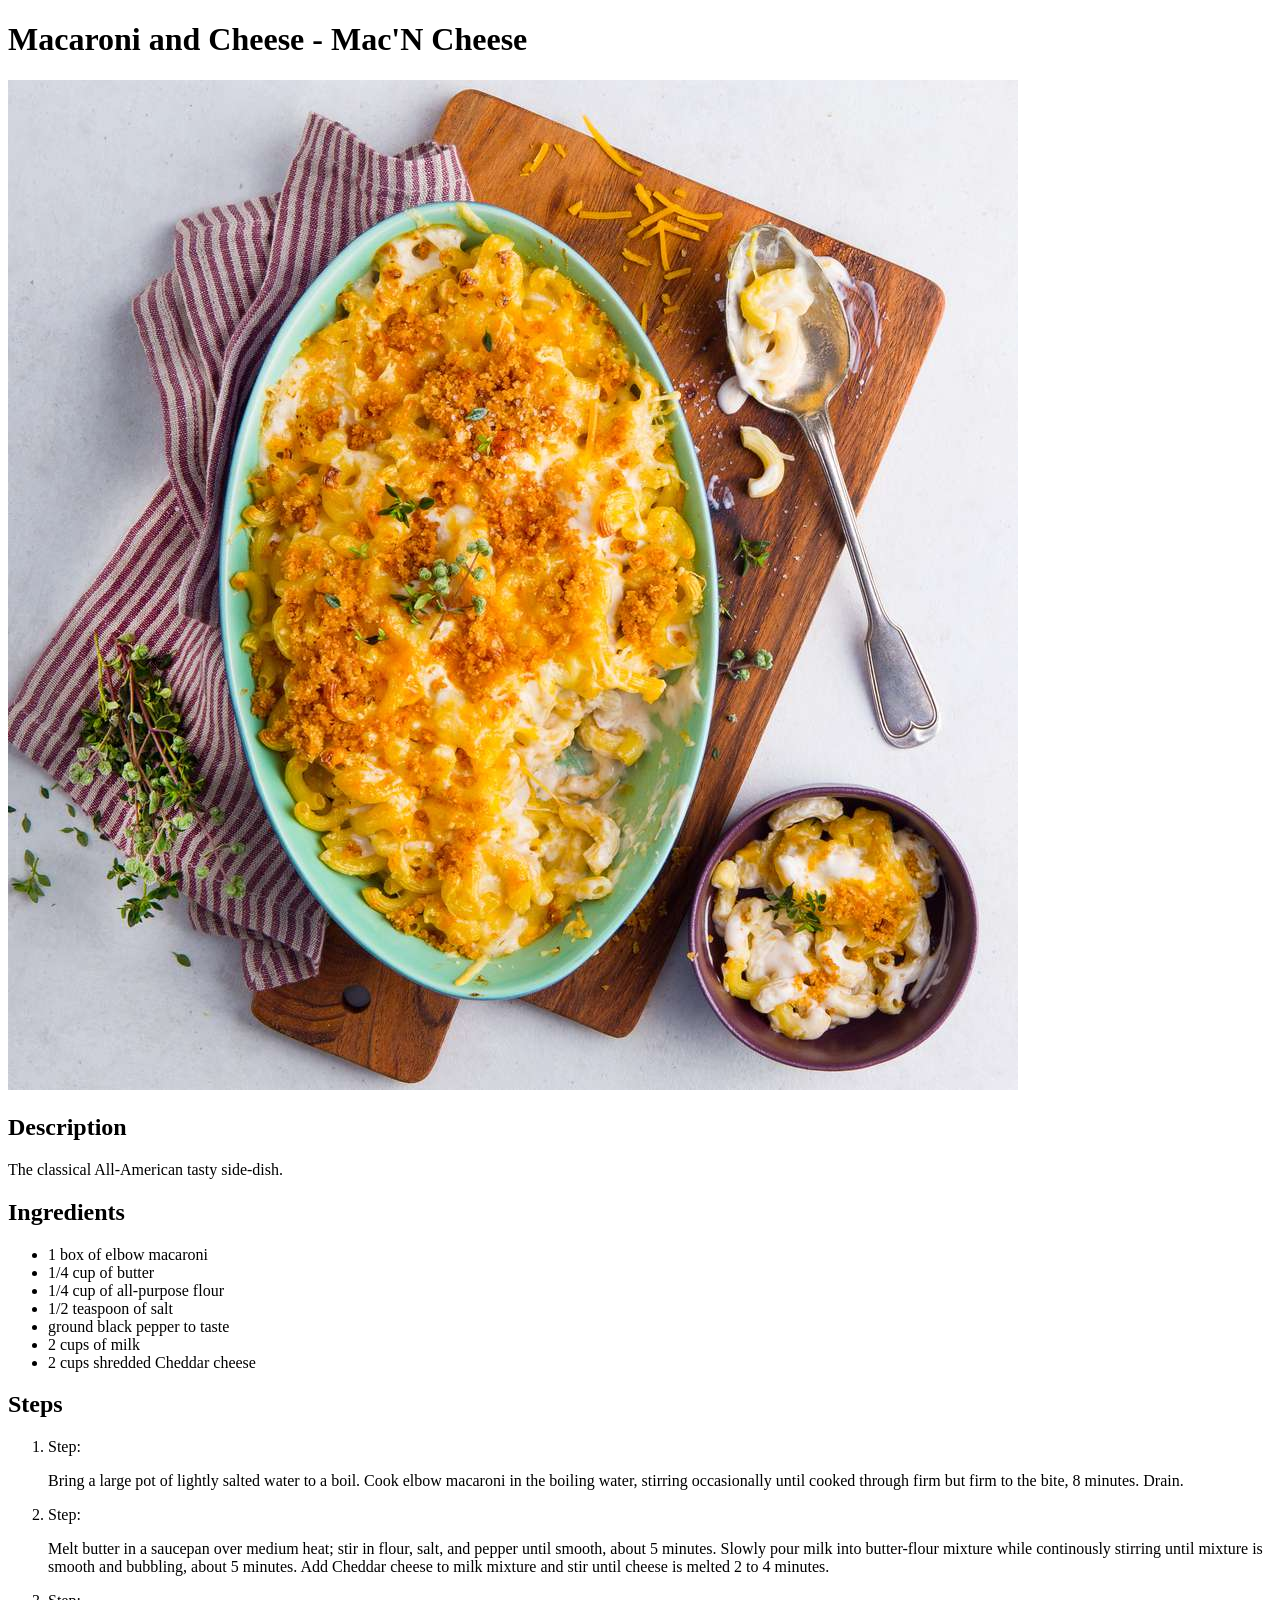
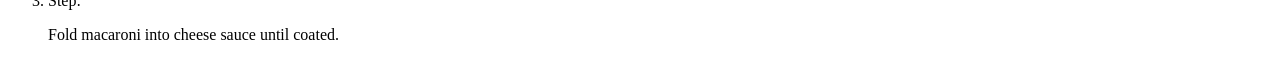
==== recipes/macncheese.html @ af1c2f2c "Pictures added to repo. Mac'N Cheese recipe added and finished." ====
<!DOCTYPE html>
<html>
    <head>
        <meta charset="utf-8">
        <title>Mac'N Cheese</title>
    </head>
    <body>
        <h1>Macaroni and Cheese - Mac'N Cheese</h1>
        <img src="../img/macncheese.jpg" alt="Picture of Macaroni and Cheese">

        <h2>Description</h2>
        <p>The classical All-American tasty side-dish.</p>

        <h2>Ingredients</h2>
        <ul>
            <li>1 box of elbow macaroni</li>
            <li>1/4 cup of butter</li>
            <li>1/4 cup of all-purpose flour</li>
            <li>1/2 teaspoon of salt</li>
            <li>ground black pepper to taste</li>
            <li>2 cups of milk</li>
            <li>2 cups shredded Cheddar cheese</li>
        </ul>

        <h2>Steps</h2>
        <ol>
            <li>
                <p>Step:</p>
                <p>Bring a large pot of lightly salted water to a boil. Cook elbow macaroni in the boiling water, stirring occasionally until cooked through firm
                    but firm to the bite, 8 minutes. Drain.
                </p>
            </li>
            <li>
                <p>Step:</p>
                <p>Melt butter in a saucepan over medium heat; stir in flour, salt, and pepper until smooth, about 5 minutes. Slowly pour milk into butter-flour mixture while continously stirring until mixture is smooth and bubbling, about 5 minutes. Add Cheddar cheese to milk mixture and stir until cheese is melted 2 to 4 minutes.
                </p>
            </li>
            <lI>
                <p>Step:</p>
                <p>Fold macaroni into cheese sauce until coated.</p>
            </lI>
        </ol>
    </body>
</html>
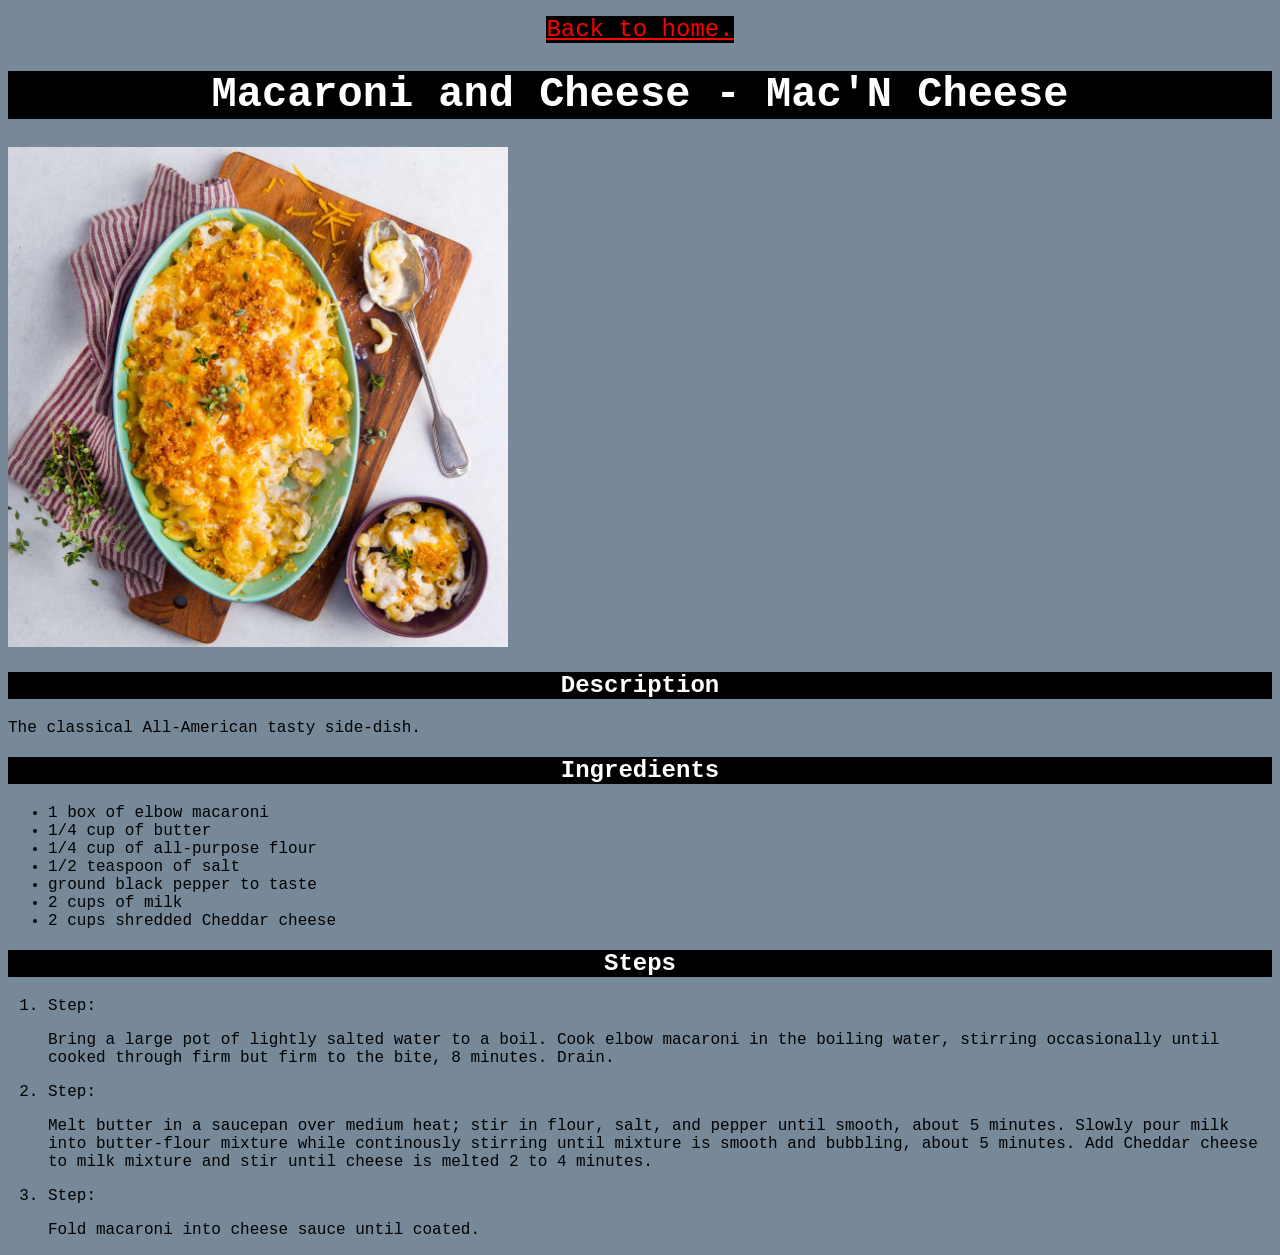
==== commit 79bbffd3: "CSS added" ====
--- a/recipes/macncheese.html
+++ b/recipes/macncheese.html
@@ -2,16 +2,21 @@
 <html>
     <head>
         <meta charset="utf-8">
+        <link rel="stylesheet" href="../styles.css">
         <title>Mac'N Cheese</title>
     </head>
     <body>
-        <h1>Macaroni and Cheese - Mac'N Cheese</h1>
+        <p class="center">
+            <a class="home" href="../index.html">Back to home.</a>
+        </p>  
+
+        <h1 class="heading center">Macaroni and Cheese - Mac'N Cheese</h1>
         <img src="../img/macncheese.jpg" alt="Picture of Macaroni and Cheese">
 
-        <h2>Description</h2>
+        <h2 class="heading center">Description</h2>
         <p>The classical All-American tasty side-dish.</p>
 
-        <h2>Ingredients</h2>
+        <h2 class="heading center">Ingredients</h2>
         <ul>
             <li>1 box of elbow macaroni</li>
             <li>1/4 cup of butter</li>
@@ -22,7 +27,7 @@
             <li>2 cups shredded Cheddar cheese</li>
         </ul>
 
-        <h2>Steps</h2>
+        <h2 class="heading center">Steps</h2>
         <ol>
             <li>
                 <p>Step:</p>
--- a/styles.css
+++ b/styles.css
@@ -0,0 +1,33 @@
+* {
+    font-family: "Courier new", Verdana, Geneva, Tahoma, sans-serif;
+    background-color:lightslategray;
+}
+
+img {
+    width: 500px;
+    height: auto;
+    
+}
+
+h1 {
+    font-size: 42px;
+}
+
+.heading {
+    background-color: black;
+    color: white;
+}
+
+.home {
+    font-size: 24px;
+    background-color: black;
+    color: red;
+}
+
+.center {
+    text-align: center;
+}
+
+#hplist {
+    color: lightgoldenrodyellow;
+}
